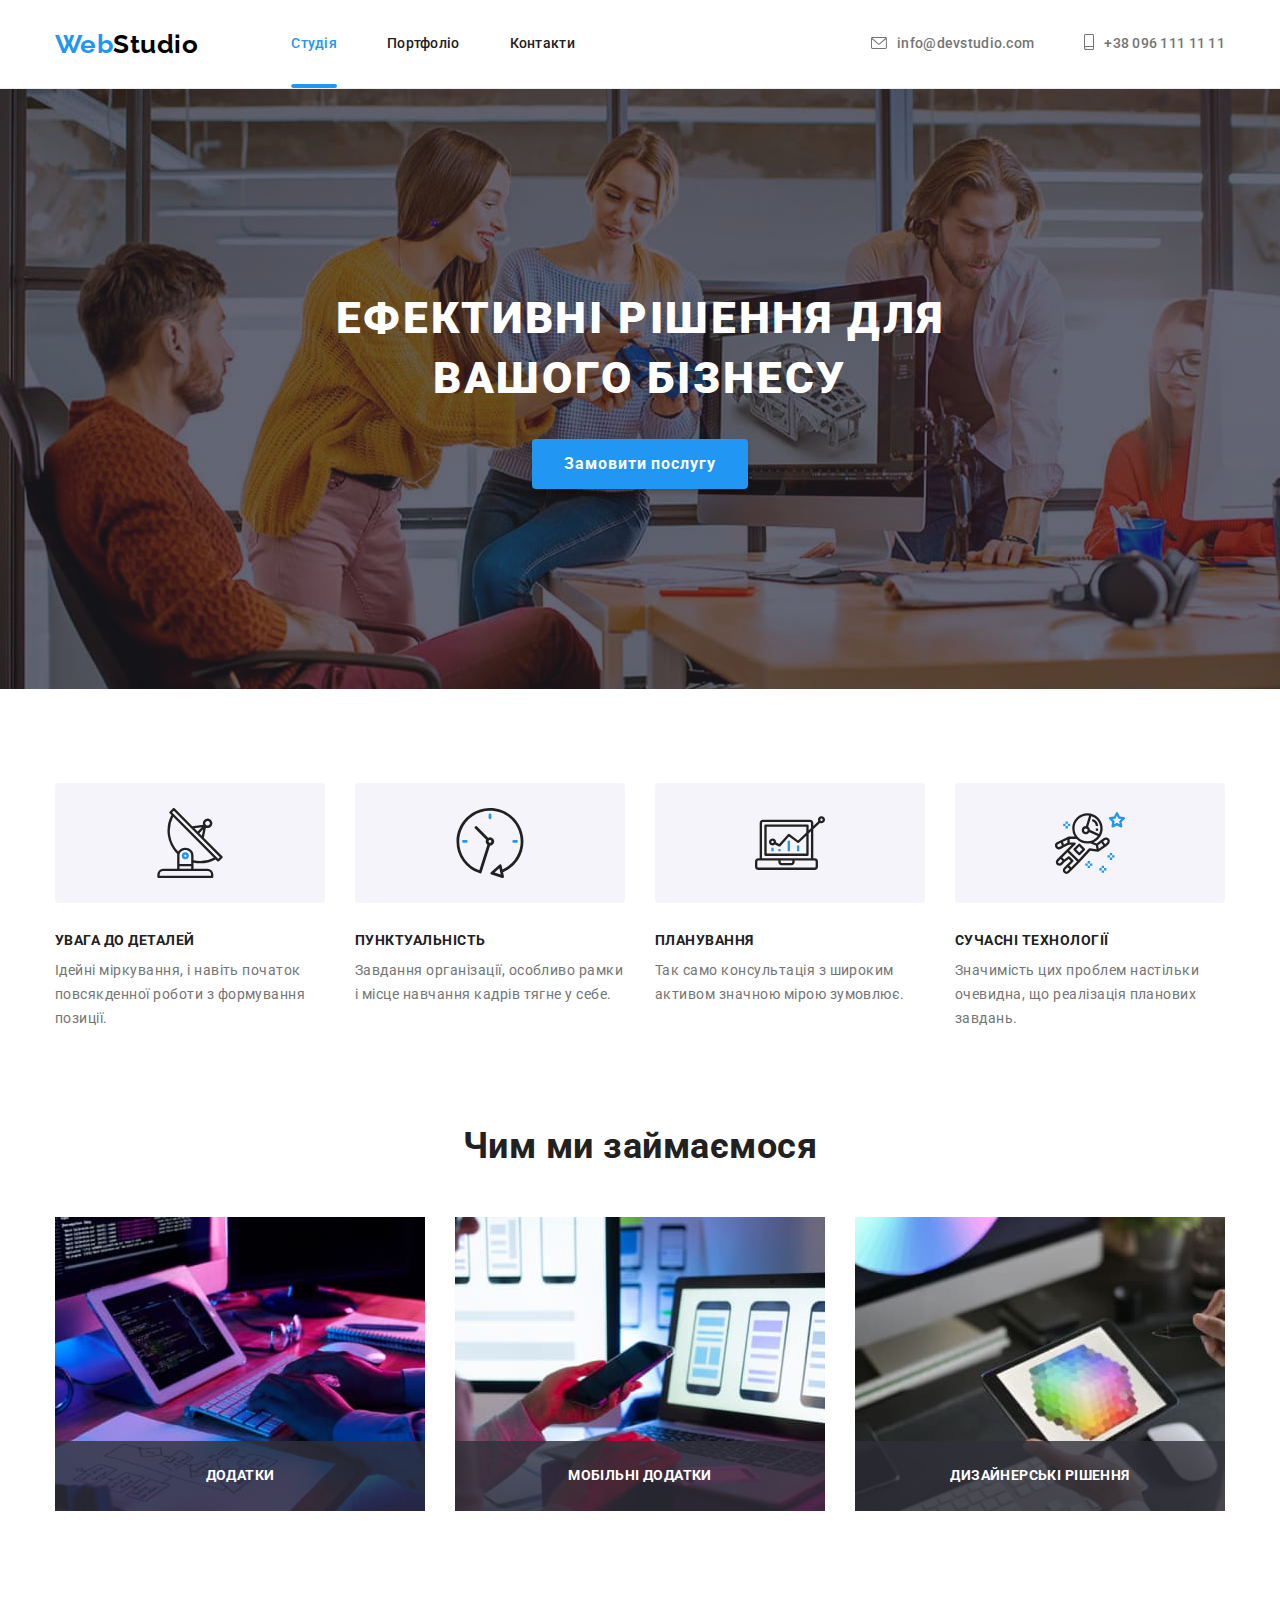
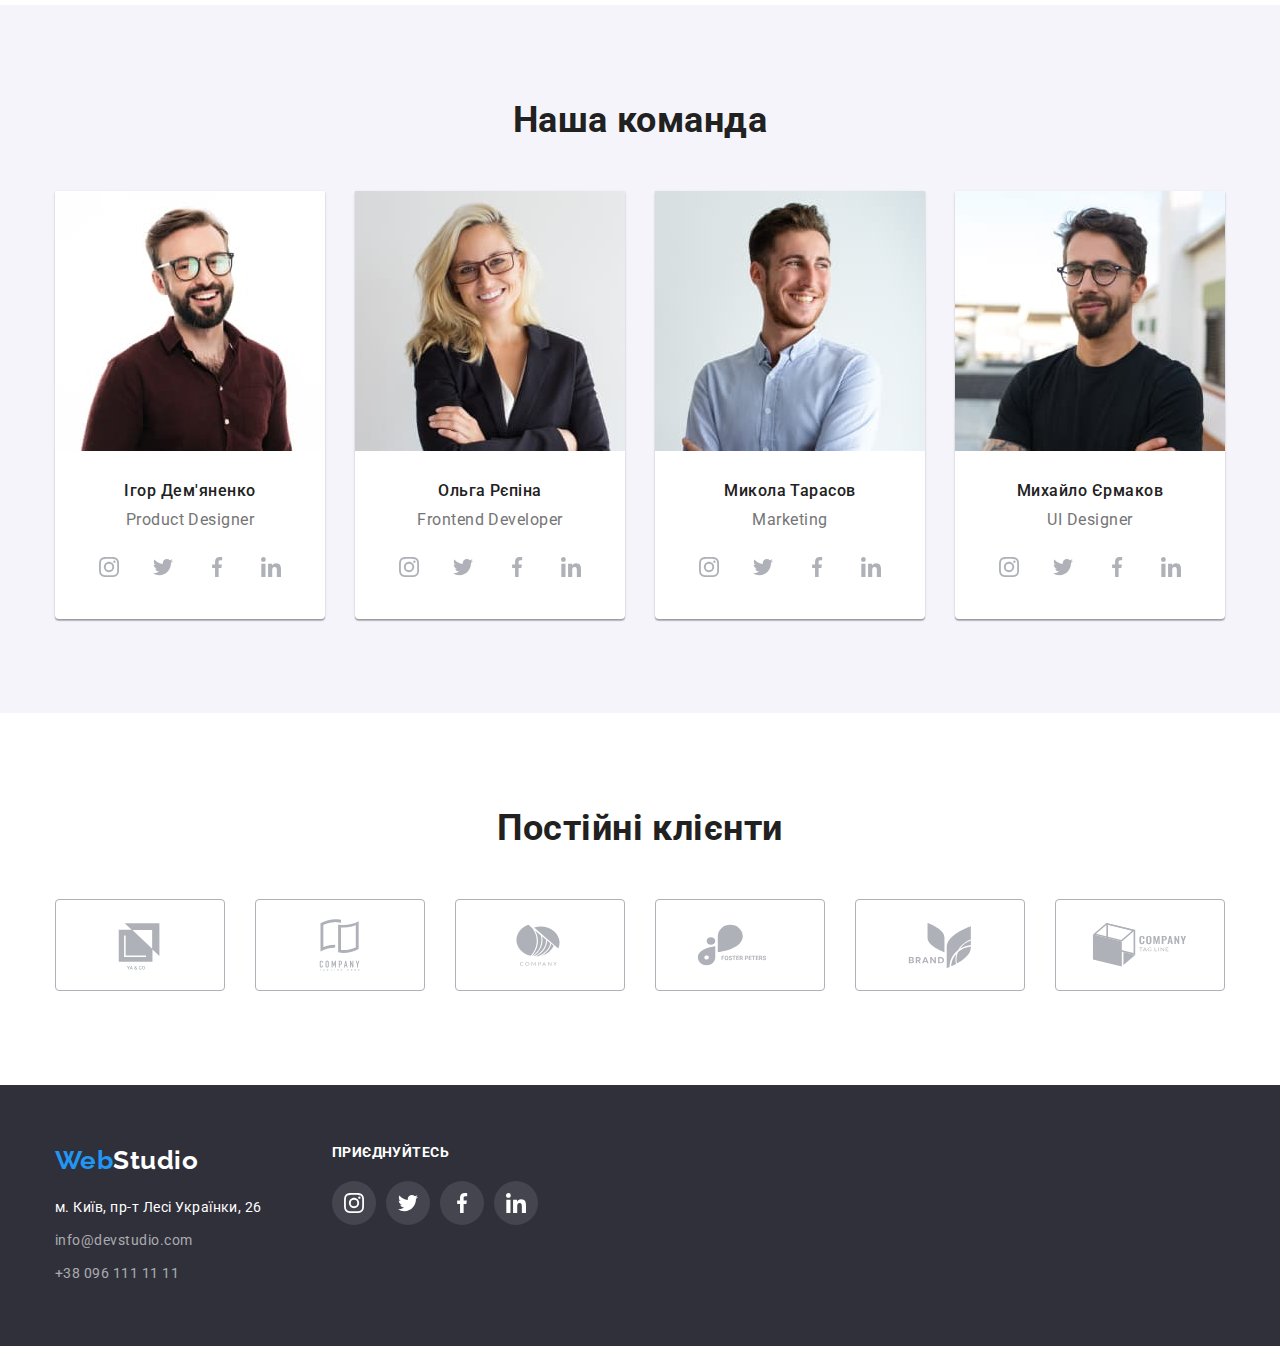
==== index.html @ 358d7b2a "Додає файли goit-markup-hw-05" ====
<!DOCTYPE html>
<html lang="uk">
  <head>
    <meta charset="UTF-8" />
    <meta http-equiv="X-UA-Compatible" content="IE=edge" />
    <meta name="viewport" content="width=device-width, initial-scale=1.0" />
    <title>Студія</title>

    <link
      href="https://fonts.googleapis.com/css2?family=Raleway:wght@700&family=Roboto:wght@400;500;700;900&display=swap"
      rel="stylesheet"
    />
    <link
      rel="stylesheet"
      href="https://cdnjs.cloudflare.com/ajax/libs/modern-normalize/1.1.0/modern-normalize.min.css"
    />
    <link rel="stylesheet" href="./css/styles.css" />
  </head>
  <body>
    <!-- header -->
    <header class="header">
      <div class="container top">
        <a class="logo" href="./index.html"><span class="logo-part">Web</span>Studio</a>
        <nav>
          <ul class="nav">
            <li class="li-item"><a class="nav-link current" href="./index.html">Студія </a></li>
            <li class="li-item"><a class="nav-link" href="./portfolio.html">Портфоліо</a></li>
            <li class="li-item"><a class="nav-link" href="">Контакти</a></li>
          </ul>
        </nav>
        <div class="header-address">
          <a class="header-icon-box" href="mailto:info@devstudio.com">
            <svg class="header-icon" width="16" height="12">
              <use href="./images/icons.svg.svg#icon-envelope-hover"></use>
            </svg>
          </a>
          <a class="header-mail" href="mailto:info@devstudio.com"> info@devstudio.com</a>
          <a class="header-icon-box" href="tel:+380961111111">
            <svg class="header-icon" width="10" height="16">
              <use href="./images/icons.svg.svg#icon-smartphone"></use>
            </svg>
          </a>
          <a class="header-tel" href="tel:+380961111111">+38 096 111 11 11</a>
        </div>
      </div>
    </header>
    <!-- main -->
    <main>
      <!-- герой-->
      <section class="section hero">
        <div class="container hero">
          <h1 class="hero-title">Ефективні рішення для вашого бізнесу</h1>
          <button class="button" type="button" data-modal-open>Замовити послугу</button>
          <div class="backdrop is-hidden" data-modal>
            <div class="modal">
              <button class="close-modal" data-modal-close>
                <svg class="icon-modal" width="18" height="18">
                  <use href="./images/icons.svg.svg#icon-close-modal"></use>
                </svg>
              </button>
            </div>
          </div>
        </div>
      </section>
      <!-- особливості -->
      <section class="section features">
        <div class="container">
          <h2 class="hidden">Особливості</h2>
          <ul class="list cards">
            <li class="card">
              <div class="features-icon-box">
                <svg class="features-icon" width="70" height="70">
                  <use href="./images/icons.svg.svg#icon-antenna-1"></use>
                </svg>
              </div>
              <h3 class="list-title">УВАГА ДО ДЕТАЛЕЙ</h3>
              <p>Ідейні міркування, і навіть початок повсякденної роботи з формування позиції.</p>
            </li>
            <li class="card">
              <div class="features-icon-box">
                <svg class="features-icon" width="70" height="70">
                  <use href="./images/icons.svg.svg#icon-clock-1"></use>
                </svg>
              </div>
              <h3 class="list-title">ПУНКТУАЛЬНІСТЬ</h3>
              <p>Завдання організації, особливо рамки і місце навчання кадрів тягне у себе.</p>
            </li>
            <li class="card">
              <div class="features-icon-box">
                <svg class="features-icon" width="70" height="70">
                  <use href="./images/icons.svg.svg#icon-diagram-1"></use>
                </svg>
              </div>
              <h3 class="list-title">ПЛАНУВАННЯ</h3>
              <p>Так само консультація з широким активом значною мірою зумовлює.</p>
            </li>
            <li class="card">
              <div class="features-icon-box">
                <svg class="features-icon" width="70" height="70">
                  <use href="./images/icons.svg.svg#icon-astronaut-1"></use>
                </svg>
              </div>
              <h3 class="list-title">СУЧАСНІ ТЕХНОЛОГІЇ</h3>
              <p>Значимість цих проблем настільки очевидна, що реалізація планових завдань.</p>
            </li>
          </ul>
        </div>
      </section>
      <!-- чим ми займаємось -->
      <section class="section occupation">
        <div class="container">
          <h2 class="section-title">Чим ми займаємося</h2>
          <ul class="list occupation">
            <li class="occupation-item">
              <img src="./images/img1.jpg" alt="Створення сайтів" width="370" height="294" />
              <p class="occupation-title">додатки</p>
            </li>
            <li class="occupation-item">
              <img
                src="./images/img2.jpg"
                alt="Адаптація для мобільної версії"
                width="370"
                height="294"
              />
              <p class="occupation-title">Мобільні додатки</p>
            </li>

            <li class="occupation-item">
              <img src="./images/img3.jpg" alt="Дизайн вебпродукту" width="370" height="294" />
              <p class="occupation-title">Дизайнерські рішення</p>
            </li>
          </ul>
        </div>
      </section>
      <!-- наша команда -->
      <section class="section our-team">
        <div class="container">
          <h2 class="section-title">Наша команда</h2>
          <ul class="list team">
            <li>
              <div class="card-team">
                <img
                  src="./images/1img-member.jpg"
                  alt="Член команди Ігор"
                  width="270"
                  height="260"
                />
                <h3 class="team-title">Ігор Дем'яненко</h3>
                <p class="work-title" lang="en">Product Designer</p>
                <ul class="soc-list list">
                  <li class="soc-item">
                    <a class="team-icon-box" href="">
                      <svg class="team-icon" width="20" height="20">
                        <use href="./images/icons.svg.svg#icon-instagram-2"></use>
                      </svg>
                    </a>
                  </li>
                  <li class="soc-item">
                    <a class="team-icon-box" href="">
                      <svg class="team-icon" width="20" height="20">
                        <use href="./images/icons.svg.svg#icon-twitter-1"></use>
                      </svg>
                    </a>
                  </li>
                  <li class="soc-item">
                    <a class="team-icon-box" href="">
                      <svg class="team-icon" width="20" height="20">
                        <use href="./images/icons.svg.svg#icon-facebook-1"></use>
                      </svg>
                    </a>
                  </li>
                  <li class="soc-item">
                    <a class="team-icon-box" href="">
                      <svg class="team-icon" width="20" height="20">
                        <use href="./images/icons.svg.svg#icon-linkedin-1"></use>
                      </svg>
                    </a>
                  </li>
                </ul>
              </div>
            </li>
            <li>
              <div class="card-team">
                <img
                  src="./images/2img-member.jpg"
                  alt="Член команди Ольга"
                  width="270"
                  height="260"
                />
                <h3 class="team-title">Ольга Рєпіна</h3>
                <p class="work-title" lang="en">Frontend Developer</p>
                <ul class="soc-list list">
                  <li class="soc-item">
                    <a class="team-icon-box" href="">
                      <svg class="team-icon" width="20" height="20">
                        <use href="./images/icons.svg.svg#icon-instagram-2"></use>
                      </svg>
                    </a>
                  </li>
                  <li class="soc-item">
                    <a class="team-icon-box" href="">
                      <svg class="team-icon" width="20" height="20">
                        <use href="./images/icons.svg.svg#icon-twitter-1"></use>
                      </svg>
                    </a>
                  </li>
                  <li class="soc-item">
                    <a class="team-icon-box" href="">
                      <svg class="team-icon" width="20" height="20">
                        <use href="./images/icons.svg.svg#icon-facebook-1"></use>
                      </svg>
                    </a>
                  </li>
                  <li class="soc-item">
                    <a class="team-icon-box" href="">
                      <svg class="team-icon" width="20" height="20">
                        <use href="./images/icons.svg.svg#icon-linkedin-1"></use>
                      </svg>
                    </a>
                  </li>
                </ul>
              </div>
            </li>
            <li>
              <div class="card-team">
                <img
                  src="./images/3img-member.jpg"
                  alt="Член команди Микола"
                  width="270"
                  height="260"
                />
                <h3 class="team-title">Микола Тарасов</h3>
                <p class="work-title" lang="en">Marketing</p>
                <ul class="soc-list list">
                  <li class="soc-item">
                    <a class="team-icon-box" href="">
                      <svg class="team-icon" width="20" height="20">
                        <use href="./images/icons.svg.svg#icon-instagram-2"></use>
                      </svg>
                    </a>
                  </li>
                  <li class="soc-item">
                    <a class="team-icon-box" href="">
                      <svg class="team-icon" width="20" height="20">
                        <use href="./images/icons.svg.svg#icon-twitter-1"></use>
                      </svg>
                    </a>
                  </li>
                  <li class="soc-item">
                    <a class="team-icon-box" href="">
                      <svg class="team-icon" width="20" height="20">
                        <use href="./images/icons.svg.svg#icon-facebook-1"></use>
                      </svg>
                    </a>
                  </li>
                  <li class="soc-item">
                    <a class="team-icon-box" href="">
                      <svg class="team-icon" width="20" height="20">
                        <use href="./images/icons.svg.svg#icon-linkedin-1"></use>
                      </svg>
                    </a>
                  </li>
                </ul>
              </div>
            </li>
            <li>
              <div class="card-team">
                <img
                  src="./images/4img-member.jpg"
                  alt="Член команди Михайло"
                  width="270"
                  height="260"
                />
                <h3 class="team-title">Михайло Єрмаков</h3>
                <p class="work-title" lang="en">UI Designer</p>
                <ul class="soc-list list">
                  <li class="soc-item">
                    <a class="team-icon-box" href="">
                      <svg class="team-icon" width="20" height="20">
                        <use href="./images/icons.svg.svg#icon-instagram-2"></use>
                      </svg>
                    </a>
                  </li>
                  <li class="soc-item">
                    <a class="team-icon-box" href="">
                      <svg class="team-icon" width="20" height="20">
                        <use href="./images/icons.svg.svg#icon-twitter-1"></use>
                      </svg>
                    </a>
                  </li>
                  <li class="soc-item">
                    <a class="team-icon-box" href="">
                      <svg class="team-icon" width="20" height="20">
                        <use href="./images/icons.svg.svg#icon-facebook-1"></use>
                      </svg>
                    </a>
                  </li>
                  <li class="soc-item">
                    <a class="team-icon-box" href="">
                      <svg class="team-icon" width="20" height="20">
                        <use href="./images/icons.svg.svg#icon-linkedin-1"></use>
                      </svg>
                    </a>
                  </li>
                </ul>
              </div>
            </li>
          </ul>
        </div>
      </section>
      <section class="section clients">
        <div class="container">
          <h2 class="section-title">Постійні клієнти</h2>
          <ul class="list clients-list">
            <li class="clients-item">
              <a href="" class="clients-link">
                <svg class="clients-icon" width="106" height="60">
                  <use href="./images/icons.svg.svg#icon-client-1"></use>
                </svg>
              </a>
            </li>
            <li class="clients-item">
              <a href="" class="clients-link">
                <svg class="clients-icon" width="106" height="60">
                  <use href="./images/icons.svg.svg#icon-client-2"></use>
                </svg>
              </a>
            </li>
            <li class="clients-item">
              <a href="" class="clients-link">
                <svg class="clients-icon" width="106" height="60">
                  <use href="./images/icons.svg.svg#icon-client-3"></use>
                </svg>
              </a>
            </li>
            <li class="clients-item">
              <a href="" class="clients-link">
                <svg class="clients-icon" width="106" height="60">
                  <use href="./images/icons.svg.svg#icon-client-4"></use>
                </svg>
              </a>
            </li>
            <li class="clients-item">
              <a href="" class="clients-link">
                <svg class="clients-icon" width="106" height="60">
                  <use href="./images/icons.svg.svg#icon-client-5"></use>
                </svg>
              </a>
            </li>
            <li class="clients-item">
              <a href="" class="clients-link">
                <svg class="clients-icon" width="106" height="60">
                  <use href="./images/icons.svg.svg#icon-client-6"></use>
                </svg>
              </a>
            </li>
          </ul>
        </div>
      </section>
    </main>
    <!-- footer -->
    <footer class="footer">
      <div class="container footer-container">
        <div class="address-container">
          <a class="footer-logo" href=""><span class="logo-part">Web</span>Studio</a>
          <address class="footer-address">
            <a class="footer-place" href="https://goo.gl/maps/ZFxjsb6pWnwrwmAYA"
              >м. Київ, пр-т Лесі Українки, 26</a
            >
            <a class="footer-mail" href="mailto:info@devstudio.com">info@devstudio.com</a>
            <a class="footer-tel" href="tel:+380961111111">+38 096 111 11 11</a>
          </address>
        </div>
        <div class="footer-soc">
          <p class="join-title">приєднуйтесь</p>
          <ul class="list footer-soc-list">
            <li class="soc-item">
              <a class="footer-icon-box" href="">
                <svg class="footer-icon" width="20" height="20">
                  <use href="./images/icons.svg.svg#icon-instagram-2"></use>
                </svg>
              </a>
            </li>
            <li class="soc-item">
              <a class="footer-icon-box" href="">
                <svg class="footer-icon" width="20" height="20">
                  <use href="./images/icons.svg.svg#icon-twitter-1"></use>
                </svg>
              </a>
            </li>
            <li class="soc-item">
              <a class="footer-icon-box" href="">
                <svg class="footer-icon" width="20" height="20">
                  <use href="./images/icons.svg.svg#icon-facebook-1"></use>
                </svg>
              </a>
            </li>
            <li class="soc-item">
              <a class="footer-icon-box" href="">
                <svg class="footer-icon" width="20" height="20">
                  <use href="./images/icons.svg.svg#icon-linkedin-1"></use>
                </svg>
              </a>
            </li>
          </ul>
        </div>
      </div>
    </footer>
    <script src="./js/modal.js"></script>
  </body>
</html>
---- css/styles.css ----
:root {
  --primary-text-color: #757575;
  --title-text-color: #212121;
  --accent-color-blue: #2196f3;
  --accent-color-white: #ffffff;
  --backgroud-color: #ffffff;
  --icon-fill: #afb1b8;
  --timing-function: cubic-bezier(0.4, 0, 0.2, 1);
}

/*! Глобальні стилі */

body {
  font-family: 'Roboto', sans-serif;
  letter-spacing: 0.03em;
  color: var(--primary-text-color);
  background-color: var(--backgroud-color);
}

h1,
h2,
h3,
h4,
h5,
h6,
ul,
p {
  margin: 0;
  padding: 0;
}
img {
  display: block;
}
p {
  font-size: 14px;
  line-height: 1.71;
}

.container {
  width: 1200px;
  margin: 0 auto;
  padding-left: 15px;
  padding-right: 15px;
}
.section {
  padding-top: 94px;
  padding-bottom: 94px;
}
.list {
  margin: 0;
  padding: 0;
  list-style-type: none;
}
.hidden {
  position: absolute;
  width: 1px;
  height: 1px;
  margin: -1px;
  border: 0;
  padding: 0;
  white-space: nowrap;
  clip-path: inset(100%);
  clip: rect(0 0 0 0);
  overflow: hidden;
}

/*! header */

.container.top {
  display: flex;
  align-items: center;
  border-bottom: 1px #ececec;
}
.header {
  border-bottom: 1px solid #ececec;
}

.logo {
  margin-right: 93px;
  font-family: 'Raleway', sans-serif;
  font-weight: 700;
  font-size: 26px;
  line-height: 1.19;
  color: #000000;
  text-decoration: none;
}
.logo-part {
  color: var(--accent-color-blue);
}

.nav {
  display: flex;
  list-style-type: none;
}

.li-item:not(:last-child) {
  margin-right: 50px;
}

.nav-link {
  position: relative;
  display: block;
  padding: 32px 0;
  font-weight: 500;
  font-size: 14px;
  line-height: 1.14;
  letter-spacing: 0.02em;
  color: var(--title-text-color);
  text-decoration: none;
}

.nav-link.current::after {
  position: absolute;
  bottom: -4px;
  left: 0;
  content: '';
  height: 4px;
  width: 100%;
  border-radius: 2px;
  background-image: url(../images/line-current.svg);
}
.current {
  color: var(--accent-color-blue);
}
.nav-link:hover,
.nav-link:focus {
  color: var(--accent-color-blue);
  transition: color 250ms var(--timing-function);
}
.header-icon-box {
  color: var(--primary-text-color);
  padding: 34px 0;
  margin-right: 10px;
}
.header-icon {
  fill: currentColor;
}
.header-icon-box:hover,
.header-icon-box:focus {
  color: var(--accent-color-blue);
  transition: color 250ms var(--timing-function);
}
.header-address {
  display: flex;
  align-items: center;
  margin-left: auto;
}
.header-mail {
  margin-right: 50px;
}
.header-mail,
.header-tel {
  padding: 32px 0;
  font-weight: 500;
  font-size: 14px;
  line-height: 1.14;
  letter-spacing: 0.02em;
  color: var(--primary-text-color);
  text-decoration: none;
}
.header-mail:hover,
.header-mail:focus,
.header-tel:hover,
.header-tel:focus {
  color: var(--accent-color-blue);
  transition: color 250ms var(--timing-function);
}

/*! main */

/* герой */
.section.hero {
  padding: 200px 0;
  max-width: 1600px;
  background-color: #c4c4c4;
  background-image: linear-gradient(to bottom, rgba(47, 48, 58, 0.4), rgba(47, 48, 58, 0.4)),
    url(../images/hero.jpg);
  background-repeat: no-repeat;
}
.hero {
  margin: 0 auto;
}
.hero-title {
  width: 696px;
  margin: 0 auto;
  margin-bottom: 30px;
  font-weight: 900;
  font-size: 44px;
  line-height: 1.36;
  text-align: center;
  letter-spacing: 0.06em;
  text-transform: uppercase;
  color: var(--accent-color-white);
}
.container.hero .button {
  margin: 0 auto;
}
.button {
  display: block;
  min-width: 216px;
  min-height: 50px;
  padding: 10px 32px;
  font-family: 'Roboto', sans-serif;
  font-weight: 700;
  font-size: 16px;
  line-height: 1.88;
  text-align: center;
  letter-spacing: 0.06em;
  color: var(--accent-color-white);
  background-color: var(--accent-color-blue);
  box-shadow: 0px 4px 4px rgba(0, 0, 0, 0.15);
  border-radius: 4px;
  border: none;
  cursor: pointer;
}

.button:hover,
.button:focus {
  background-color: #188ce8;
  transition: background-color 250ms var(--timing-function);
}

/* modal */

.backdrop {
  position: fixed;
  top: 0;
  left: 0;
  z-index: 2;
  width: 100%;
  height: 100%;
  background-color: rgba(0, 0, 0, 0.2);
}
.backdrop.is-hidden {
  opacity: 0;
  pointer-events: none;
  transition: opacity 250ms var(--timing-function);
}
.backdrop.is-hidden .modal {
  transform: translate(-50%, -50%) scale(0.5);
  transition: transform 250ms var(--timing-function);
}
.modal {
  position: absolute;
  top: 50%;
  left: 50%;

  width: 528px;
  height: 581px;
  background-color: var(--backgroud-color);

  opacity: 1;
  transform: translate(-50%, -50%) scale(1);
  transition: transform 250ms var(--timing-function), opacity 250ms var(--timing-function);
}

.close-modal {
  position: absolute;
  top: 8px;
  right: 8px;
  width: 30px;
  height: 30px;
  border: 1px solid rgba(0, 0, 0, 0.1);
  border-radius: 50%;
  cursor: pointer;
  background-color: var(--backgroud-color);
}

.icon-modal {
  position: absolute;
  top: 50%;
  left: 50%;
  transform: translate(-50%, -50%);
}
/* особливості */
.features {
  padding-bottom: 0;
}
.features-icon-box {
  width: 270px;
  height: 120px;
  padding: 25px 0;
  text-align: center;
  margin-bottom: 30px;
  background: #f5f4fa;
  border-radius: 4px;
}

.list-title {
  margin-bottom: 10px;
  font-size: 14px;
  line-height: 1.14;
  color: var(--title-text-color);
  text-transform: uppercase;
}
.list.cards {
  display: flex;
}
.list.cards .card:not(:last-child) {
  margin-right: 30px;
}
/* чим ми займаємось */
.list.occupation {
  display: flex;
  justify-content: space-between;
}

.section-title {
  margin-bottom: 50px;
  font-weight: 700;
  font-size: 36px;
  line-height: 1.17;
  color: var(--title-text-color);
  text-align: center;
}
.occupation-item {
  position: relative;
}
.occupation-title {
  position: absolute;
  bottom: 0;
  width: 100%;
  font-weight: 700;
  font-size: 14px;
  line-height: 1.14;
  text-align: center;
  letter-spacing: 0.03em;
  text-transform: uppercase;
  color: var(--accent-color-white);
  background-color: rgba(47, 48, 58, 0.8);
  padding: 27px 0;
}
/* наша команда */
.our-team {
  background-color: #f5f4fa;
}
.list.team {
  display: flex;
  flex-wrap: wrap;
  justify-content: space-between;
}
.card-team {
  background: var(--backgroud-color);
  box-shadow: 0px 1px 3px rgba(0, 0, 0, 0.12), 0px 1px 1px rgba(0, 0, 0, 0.14),
    0px 2px 1px rgba(0, 0, 0, 0.2);
  border-radius: 0px 0px 4px 4px;
}
.team-title {
  margin-top: 30px;
  margin-bottom: 10px;
  font-weight: 500;
  font-size: 16px;
  line-height: 1.19;
  color: var(--title-text-color);
  text-align: center;
}
.work-title {
  margin-bottom: 16px;
  font-size: 16px;
  line-height: 1.19;
  color: var(--primary-text-color);
  text-align: center;
}
.soc-list {
  display: flex;
  padding: 0 32px 30px 32px;
}

.soc-item:not(:last-child) {
  margin-right: 10px;
}

.team-icon-box {
  display: block;
  color: var(--icon-fill);
  width: 44px;
  height: 44px;
  padding: 12px 0;
  text-align: center;
}
.team-icon-box:focus,
.team-icon-box:hover {
  background-color: var(--accent-color-blue);
  color: var(--accent-color-white);
  border-radius: 50%;
  transition: background-color 250ms var(--timing-function),
    color 250ms cubic-bezier(0.4, 0, 0.2, 1);
}
.team-icon {
  fill: currentColor;
}
/* Постійні клієнти */
.clients {
  background-color: var(--backgroud-color);
}
.clients-item:not(:last-child) {
  margin-right: 30px;
}
.clients-list {
  display: flex;
}
.clients-link {
  display: block;
  text-align: center;
  width: 170px;
  height: 92px;
  padding: 16px 0;
  color: var(--icon-fill);
  border: 1px solid var(--icon-fill);
  border-radius: 4px;
}
.clients-link:hover,
.clients-link:focus {
  color: var(--accent-color-blue);
  border: 1px solid var(--accent-color-blue);
  transition: color 250ms var(--timing-function);
}
.clients-icon {
  fill: currentColor;
}
/*! footer */
.footer-container {
  display: flex;
}
.footer {
  background-color: #2f303a;
  padding-top: 60px;
  padding-bottom: 60px;
}
.address-container {
  margin-right: 70px;
}
.footer-logo {
  font-family: 'Raleway', sans-serif;
  font-weight: 700;
  font-size: 26px;
  line-height: 1.19;
  color: var(--accent-color-white);
  text-decoration: none;
}
.footer-address {
  margin-top: 20px;
  font-size: 14px;
  font-style: normal;
  line-height: 1.71;
  color: var(--accent-color-white);
}

.footer-place {
  display: block;
  margin-bottom: 9px;
  font-size: 14px;
  line-height: 1.71;
  color: var(--accent-color-white);
  text-decoration: none;
}
.footer-mail {
  display: block;
  margin-bottom: 9px;
}
.footer-tel {
  display: block;
}
.footer-mail,
.footer-tel {
  font-size: 14px;
  line-height: 1.71;
  color: rgba(255, 255, 255, 0.6);
  text-decoration: none;
}
.join-title {
  margin-bottom: 20px;
  font-weight: 700;
  font-size: 14px;
  line-height: 1.14;
  letter-spacing: 0.03em;
  text-transform: uppercase;
  color: var(--accent-color-white);
}
.footer-soc-list {
  display: flex;
}
.footer-icon-box {
  display: block;
  width: 44px;
  height: 44px;
  padding: 12px 0;
  text-align: center;
  border-radius: 50%;
  color: var(--accent-color-white);
  background: rgba(255, 255, 255, 0.1);
}
.footer-icon-box:focus,
.footer-icon-box:hover {
  background-color: var(--accent-color-blue);
  transition: background-color 250ms var(--timing-function);
}
.footer-icon {
  fill: currentColor;
}
/*! PORTFOLIO */

/* фільтр */

.list.filter {
  margin-bottom: 50px;
  display: flex;
  justify-content: center;
}
.li-filter:not(:last-child) {
  margin-right: 8px;
}
.button-portfolio {
  padding: 6px 25px;
  font-family: 'Roboto', sans-serif;
  font-weight: 500;
  font-size: 16px;
  line-height: 1.63;
  color: var(--title-text-color);
  text-align: center;

  background-color: #f5f4fa;
  border-radius: 4px;
  border: none;
  cursor: pointer;
}
.button-portfolio:hover,
.button-portfolio:focus {
  color: var(--accent-color-white);
  background: var(--accent-color-blue);
  box-shadow: 0px 3px 1px rgba(0, 0, 0, 0.1), 0px 1px 2px rgba(0, 0, 0, 0.08),
    0px 2px 2px rgba(0, 0, 0, 0.12);
  border-radius: 4px;
  border: none;
  transition: color 250ms var(--timing-function), background-color 250ms var(--timing-function),
    box-shadow 250ms var(--timing-function);
}
/* приклади робіт */

.list.list-portfolio {
  display: flex;
  flex-wrap: wrap;
  justify-content: center;
  margin-left: -30px;
  margin-top: -30px;
}
.card-project {
  margin-left: 30px;
  margin-top: 30px;
}
.card-project:hover,
.card-projecr:focus {
  box-shadow: 0px 1px 1px rgba(0, 0, 0, 0.12), 0px 4px 4px rgba(0, 0, 0, 0.06),
    1px 4px 6px rgba(0, 0, 0, 0.16);
  transition: box-shadow 250ms var(--timing-function);
}

.box-overlay {
  position: relative;
  overflow: hidden;
}
.hover-text {
  position: absolute;
  top: 0;
  left: 0;
  opacity: 0;
  width: 100%;
  height: 100%;
  font-size: 18px;
  line-height: 1.56;
  letter-spacing: 0.03em;
  color: var(--accent-color-white);
  background-color: rgba(33, 150, 243, 0.9);
  padding: 63px 24px;
  transform: translateY(100%);
  transition: transform 250ms var(--timing-function), opacity 250ms var(--timing-function);
}
.portfolio-link:hover .hover-text {
  transform: translateY(0%);
  opacity: 1;
}
.card-bottom {
  padding: 20px 24px;
  border: 1px solid #eeeeee;
}
.project-title {
  margin-bottom: 4px;
  font-weight: 700;
  font-size: 18px;
  line-height: 2;
  letter-spacing: 0.06em;
  color: var(--title-text-color);
}
.project {
  font-size: 16px;
  line-height: 1.88;
}
.portfolio-link {
  color: var(--primary-text-color);
  text-decoration: none;
}
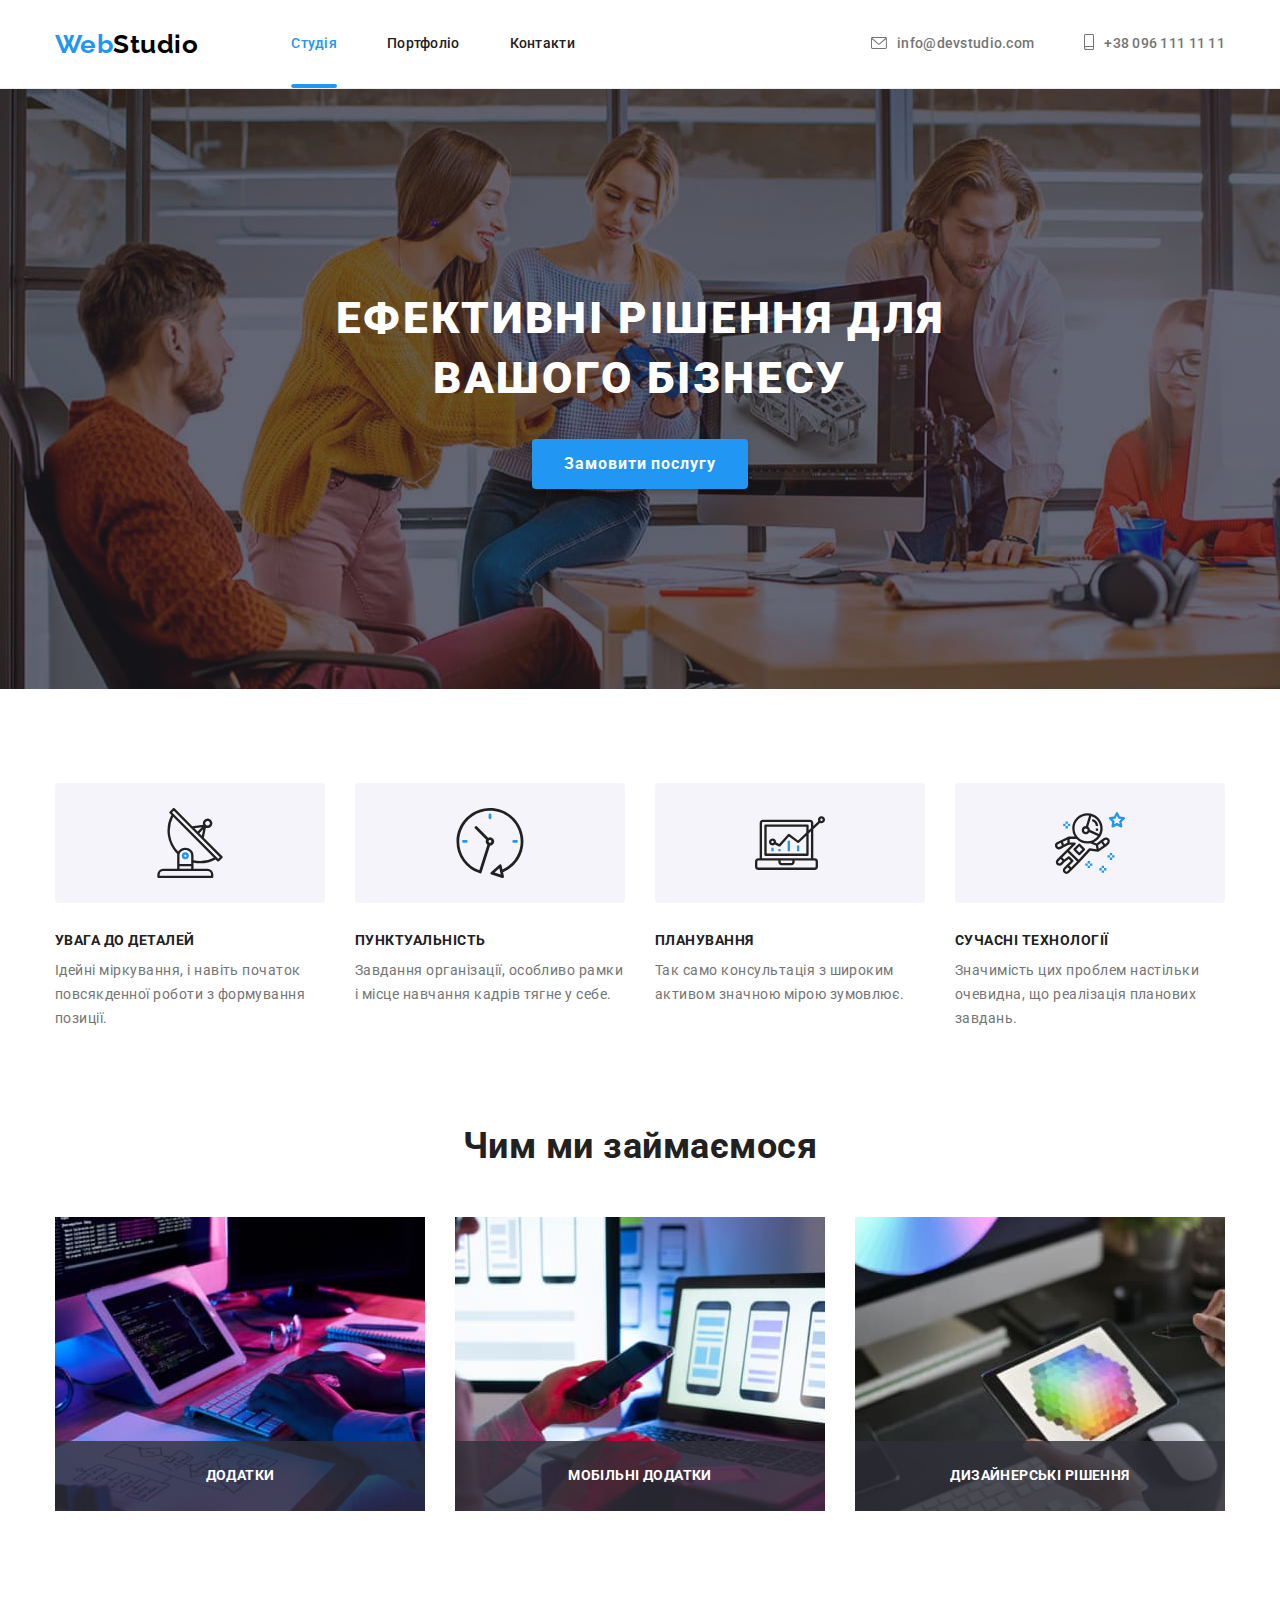
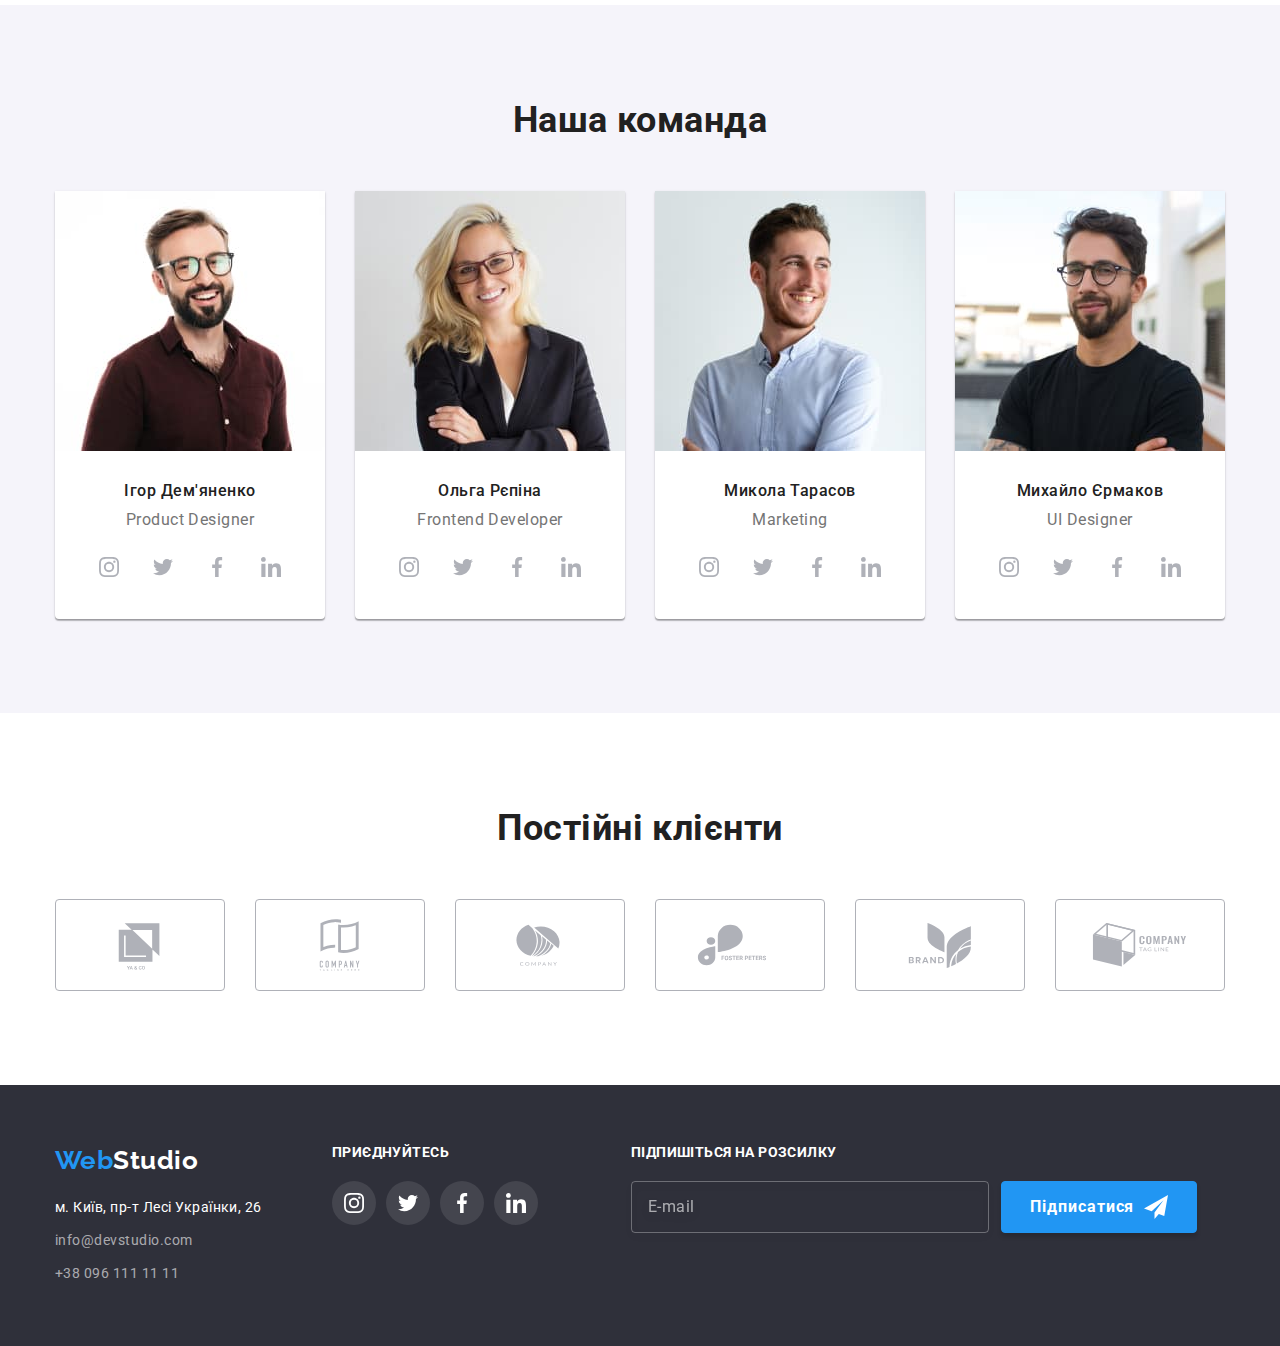
==== commit 04abe8fe: "Створює і стилізує форму модального вікна та форму підписки у футері" ====
--- a/index.html
+++ b/index.html
@@ -58,6 +58,52 @@
                   <use href="./images/icons.svg.svg#icon-close-modal"></use>
                 </svg>
               </button>
+              <form class="modal-form">
+                <p class="form-title">Залиште свої дані, ми вам передзвонимо</p>
+                <div class="form-field">
+                  <label for="user_name">Ім'я</label>
+                  <input type="text" name="username" id="user_name" />
+                  <svg class="icon-modal-field" width="18" height="18">
+                    <use href="./images/icons.svg.svg#icon-modal-person"></use>
+                  </svg>
+                </div>
+                <div class="form-field">
+                  <label for="tel">Телефон</label>
+                  <input type="tel" name="tel" id="tel" />
+                  <svg class="icon-modal-field" width="18" height="18">
+                    <use href="./images/icons.svg.svg#icon-modal-tel"></use>
+                  </svg>
+                </div>
+                <div class="form-field">
+                  <label for="email">Пошта</label>
+                  <input type="email" name="email" id="email" />
+                  <svg class="icon-modal-field" width="18" height="18">
+                    <use href="./images/icons.svg.svg#icon-modal-envelope"></use>
+                  </svg>
+                </div>
+                <div class="form-field textarea">
+                  <label for="comment"> Коментар</label>
+                  <textarea
+                    name="comment"
+                    rows="5"
+                    placeholder="Введіть текст"
+                    id="comment"
+                  ></textarea>
+                </div>
+                <div class="checkbox-wrap">
+                  <label class="checkbox-label">
+                    <input class="checkbox hidden" type="checkbox" name="check" value="agree" />
+                    <span class="icon-check-box">
+                      <svg class="icon-modal-check" width="16" height="15">
+                        <use href="./images/icons.svg.svg#icon-modal-check"></use>
+                      </svg>
+                    </span>
+                    Погоджуюся з розсилкою та приймаю
+                    <a href="" class="terms-contract">Умови договору</a>
+                  </label>
+                </div>
+                <button class="modal-submit" type="submit">Відправити</button>
+              </form>
             </div>
           </div>
         </div>
@@ -404,6 +450,19 @@
             </li>
           </ul>
         </div>
+        <form name="subscribe" autocomplete="on" novalidate>
+          <p class="subscribe-title">Підпишіться на розсилку</p>
+          <div class="subscribe-wrap">
+            <label class="hidden" for="user_email"> Email</label>
+            <input type="email" name="email" placeholder="E-mail" id="user_email" />
+            <button class="subscribe-btn" type="submit">
+              Підписатися
+              <svg class="icon-subscribe" width="24" height="24">
+                <use href="./images/icons.svg.svg#icon-subscribe"></use>
+              </svg>
+            </button>
+          </div>
+        </form>
       </div>
     </footer>
     <script src="./js/modal.js"></script>
--- a/css/styles.css
+++ b/css/styles.css
@@ -246,14 +246,12 @@
   left: 50%;
 
   width: 528px;
-  height: 581px;
   background-color: var(--backgroud-color);
 
   opacity: 1;
   transform: translate(-50%, -50%) scale(1);
   transition: transform 250ms var(--timing-function), opacity 250ms var(--timing-function);
 }
-
 .close-modal {
   position: absolute;
   top: 8px;
@@ -264,13 +262,183 @@
   border-radius: 50%;
   cursor: pointer;
   background-color: var(--backgroud-color);
-}
-
+  color: #000000;
+}
+.close-modal:focus,
+.close-modal:hover {
+  color: var(--accent-color-blue);
+  transition: color 250ms var(--timing-function);
+}
 .icon-modal {
   position: absolute;
   top: 50%;
   left: 50%;
   transform: translate(-50%, -50%);
+  fill: currentColor;
+}
+
+.modal-form {
+  display: flex;
+  flex-direction: column;
+  padding: 40px 40px;
+}
+.modal-form label {
+  display: block;
+  font-weight: 400;
+  font-size: 12px;
+  line-height: 1.17;
+  letter-spacing: 0.01em;
+  color: var(--primary-text-color);
+  margin-bottom: 4px;
+}
+.form-title {
+  font-weight: 700;
+  font-size: 20px;
+  line-height: 1.15;
+  text-align: center;
+  letter-spacing: 0.03em;
+  color: var(--title-text-color);
+  padding-top: 2px;
+  margin-bottom: 12px;
+}
+.modal-form .form-field {
+  margin-bottom: 10px;
+}
+.modal-form .form-field:last-child {
+  margin-bottom: 20px;
+}
+.form-field label {
+  font-weight: 400;
+  font-size: 12px;
+  line-height: 1.17;
+  letter-spacing: 0.01em;
+  color: var(--primary-text-color);
+}
+.form-field input {
+  width: 100%;
+  height: 40px;
+  padding: 11px 42px;
+  border-radius: 4px;
+  border: 1px solid rgba(33, 33, 33, 0.2);
+}
+.form-field:focus-within input {
+  outline: 1px solid var(--accent-color-blue);
+  border-radius: 4px;
+  border: none;
+  transition: outline 250ms var(--timing-function);
+}
+.form-field {
+  position: relative;
+}
+.icon-modal-field {
+  position: absolute;
+  bottom: 0;
+  left: 0;
+  margin-left: 12px;
+  margin-top: 11px;
+  margin-bottom: 11px;
+}
+.form-field:focus-within .icon-modal-field {
+  fill: var(--accent-color-blue);
+  transition: fill 250ms var(--timing-function);
+}
+.form-field.textarea {
+  margin-bottom: 20px;
+}
+.form-field textarea {
+  width: 100%;
+  height: 120px;
+  resize: none;
+  border: 1px solid rgba(33, 33, 33, 0.2);
+  border-radius: 4px;
+  padding: 12px 16px;
+}
+.form-field:focus-within textarea {
+  outline: 1px solid var(--accent-color-blue);
+  border-radius: 4px;
+  border: none;
+  transition: outline 250ms var(--timing-function);
+}
+.form-field textarea::placeholder {
+  font-weight: 400;
+  font-size: 12px;
+  line-height: 1.17;
+  letter-spacing: 0.01em;
+  color: rgba(117, 117, 117, 0.5);
+}
+
+.icon-modal-check {
+  fill: currentColor;
+}
+
+.checkbox-wrap {
+  position: relative;
+  display: flex;
+  align-items: center;
+  padding: 0 12px 0 11px;
+  margin: 0 auto;
+  margin-bottom: 30px;
+}
+
+.checkbox:checked + .icon-check-box {
+  background-color: var(--accent-color-blue);
+  border: 2px solid var(--accent-color-blue);
+  transition: background-color 250ms var(--timing-function);
+}
+
+.icon-check-box {
+  position: absolute;
+  left: -10px;
+  top: 3px;
+  display: flex;
+  align-items: center;
+  width: 16px;
+  height: 15px;
+  border-radius: 2px;
+  border: 2px solid #000000;
+  color: var(--accent-color-white);
+  background-color: var(--accent-color-white);
+}
+.terms-contract {
+  font-weight: 400;
+  font-size: 14px;
+  line-height: 1.71;
+  letter-spacing: 0.03em;
+  color: var(--accent-color-blue);
+}
+
+.checkbox-wrap .checkbox-label {
+  font-weight: 400;
+  font-size: 14px;
+  line-height: 1.71;
+  letter-spacing: 0.03em;
+  color: var(--primary-text-color);
+  margin-bottom: 0;
+}
+.modal-submit {
+  width: 200px;
+  font-family: inherit;
+  font-style: normal;
+  font-weight: 700;
+  font-size: 16px;
+  line-height: 1.88;
+  display: flex;
+  align-items: center;
+  text-align: center;
+  letter-spacing: 0.06em;
+  color: var(--accent-color-white);
+  background-color: var(--accent-color-blue);
+  box-shadow: 0px 4px 4px rgba(0, 0, 0, 0.15);
+  border-radius: 4px;
+  border: none;
+  margin: 0 auto;
+  padding: 10px 52px;
+  cursor: pointer;
+}
+.modal-submit:hover,
+.modal-submit:focus {
+  background-color: #188ce8;
+  transition: background-color 250ms var(--timing-function);
 }
 /* особливості */
 .features {
@@ -383,8 +551,7 @@
   background-color: var(--accent-color-blue);
   color: var(--accent-color-white);
   border-radius: 50%;
-  transition: background-color 250ms var(--timing-function),
-    color 250ms cubic-bezier(0.4, 0, 0.2, 1);
+  transition: background-color 250ms var(--timing-function), color 250ms var(--timing-function);
 }
 .team-icon {
   fill: currentColor;
@@ -413,7 +580,7 @@
 .clients-link:focus {
   color: var(--accent-color-blue);
   border: 1px solid var(--accent-color-blue);
-  transition: color 250ms var(--timing-function);
+  transition: color 250ms var(--timing-function), border 250ms var(--timing-function);
 }
 .clients-icon {
   fill: currentColor;
@@ -477,6 +644,9 @@
   text-transform: uppercase;
   color: var(--accent-color-white);
 }
+.footer-soc {
+  margin-right: 93px;
+}
 .footer-soc-list {
   display: flex;
 }
@@ -497,6 +667,68 @@
 }
 .footer-icon {
   fill: currentColor;
+}
+
+.subscribe {
+}
+.subscribe-title {
+  margin-bottom: 20px;
+  font-weight: 700;
+  font-size: 14px;
+  line-height: 1.14;
+  letter-spacing: 0.03em;
+  text-transform: uppercase;
+  color: var(--accent-color-white);
+}
+.subscribe-wrap {
+  display: flex;
+}
+.subscribe-btn {
+  display: flex;
+  gap: 10px;
+  font-family: inherit;
+  font-style: normal;
+  font-weight: 700;
+  font-size: 16px;
+  line-height: 1.88;
+  align-items: center;
+  text-align: center;
+  letter-spacing: 0.06em;
+  color: var(--accent-color-white);
+  background-color: var(--accent-color-blue);
+  box-shadow: 0px 4px 4px rgba(0, 0, 0, 0.15);
+  border-radius: 4px;
+  border: 1px solid var(--accent-color-blue);
+  padding: 10px 28px;
+  cursor: pointer;
+}
+.subscribe-btn:hover,
+.subscribe-btn:focus {
+  background-color: #188ce8;
+  transition: background-color 250ms var(--timing-function);
+}
+.subscribe-wrap input {
+  width: 358px;
+  padding: 15px 16px;
+  margin-right: 12px;
+  border: 1px solid rgba(255, 255, 255, 0.3);
+  filter: drop-shadow(0px 4px 4px rgba(0, 0, 0, 0.15));
+  border-radius: 4px;
+  background-color: transparent;
+  color: rgba(255, 255, 255, 0.6);
+}
+.subscribe-wrap input::placeholder {
+  font-family: inherit;
+  font-style: normal;
+  font-weight: 400;
+  font-size: 16px;
+  line-height: 1.25;
+  letter-spacing: 0.03em;
+  color: rgba(255, 255, 255, 0.6);
+}
+.subscribe-wrap:focus-within input {
+  outline: 1px solid #2196f3;
+  transition: outline 250ms var(--timing-function);
 }
 /*! PORTFOLIO */
 
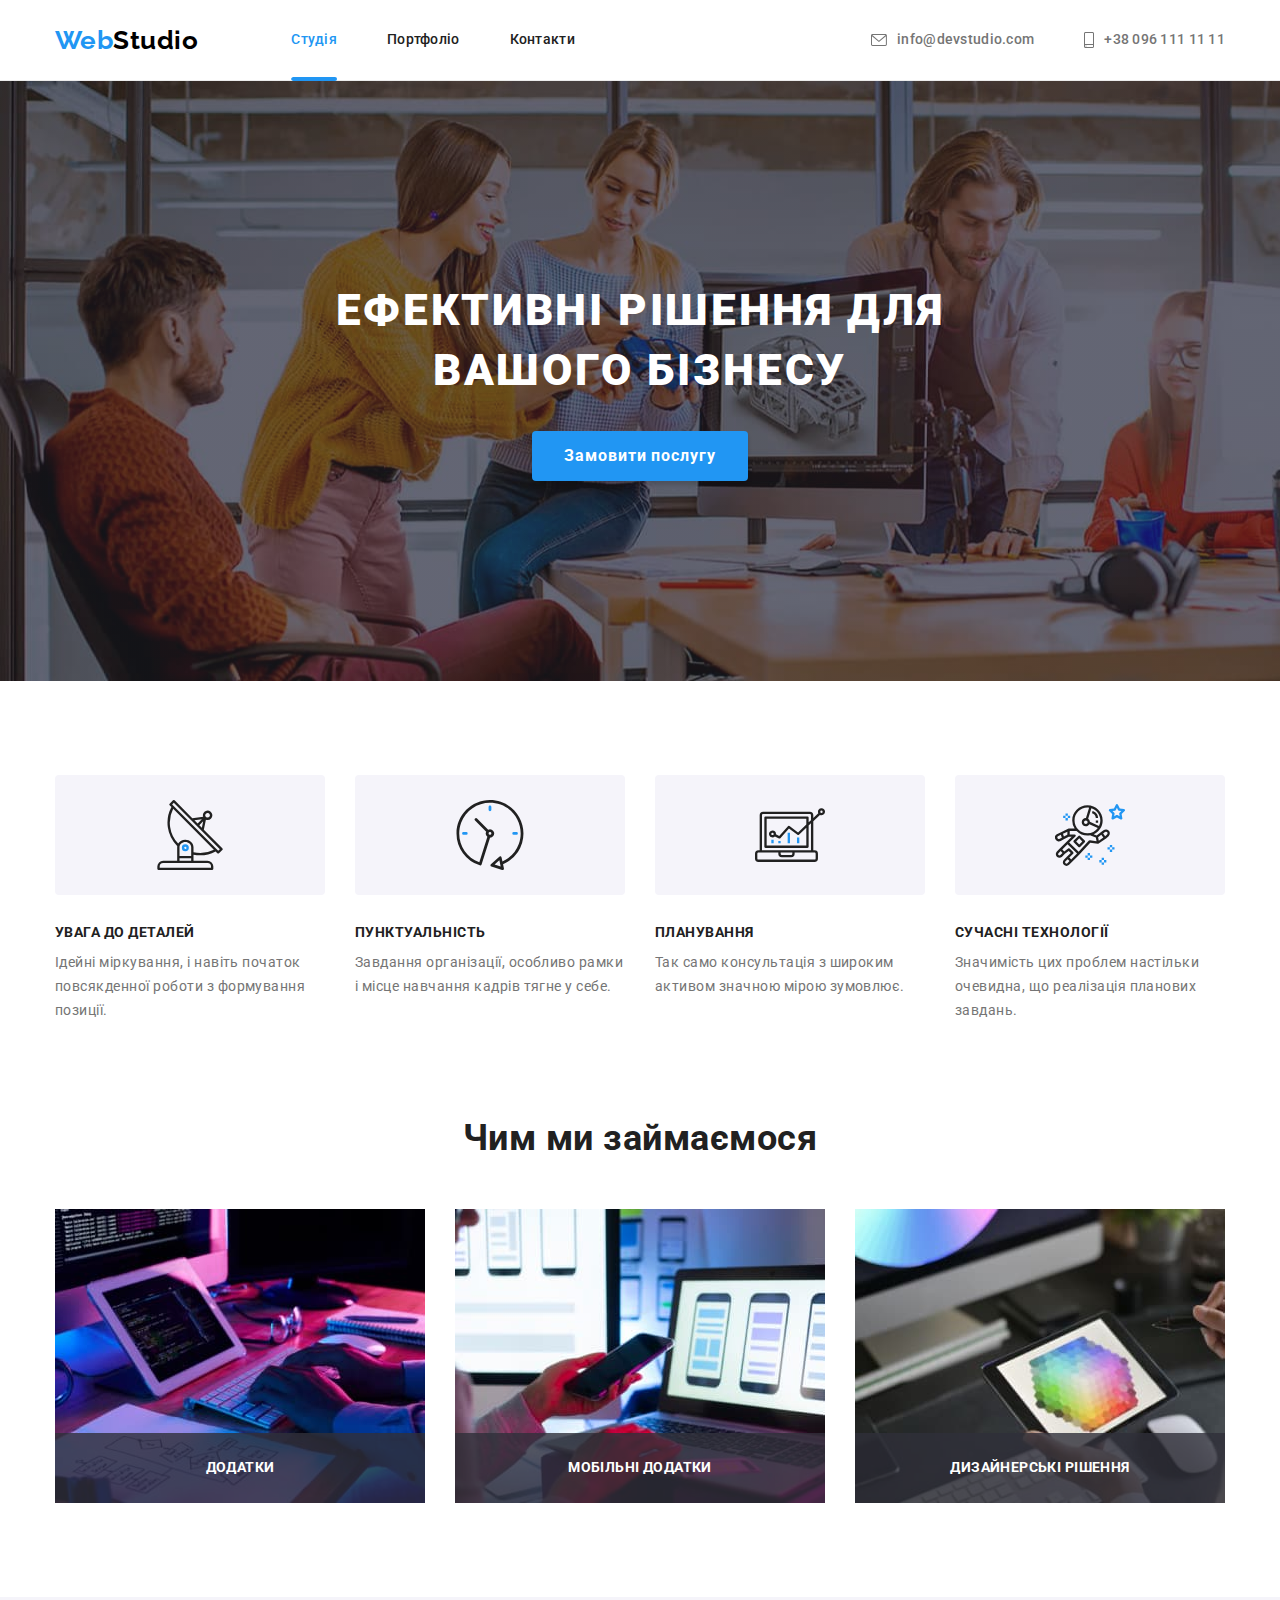
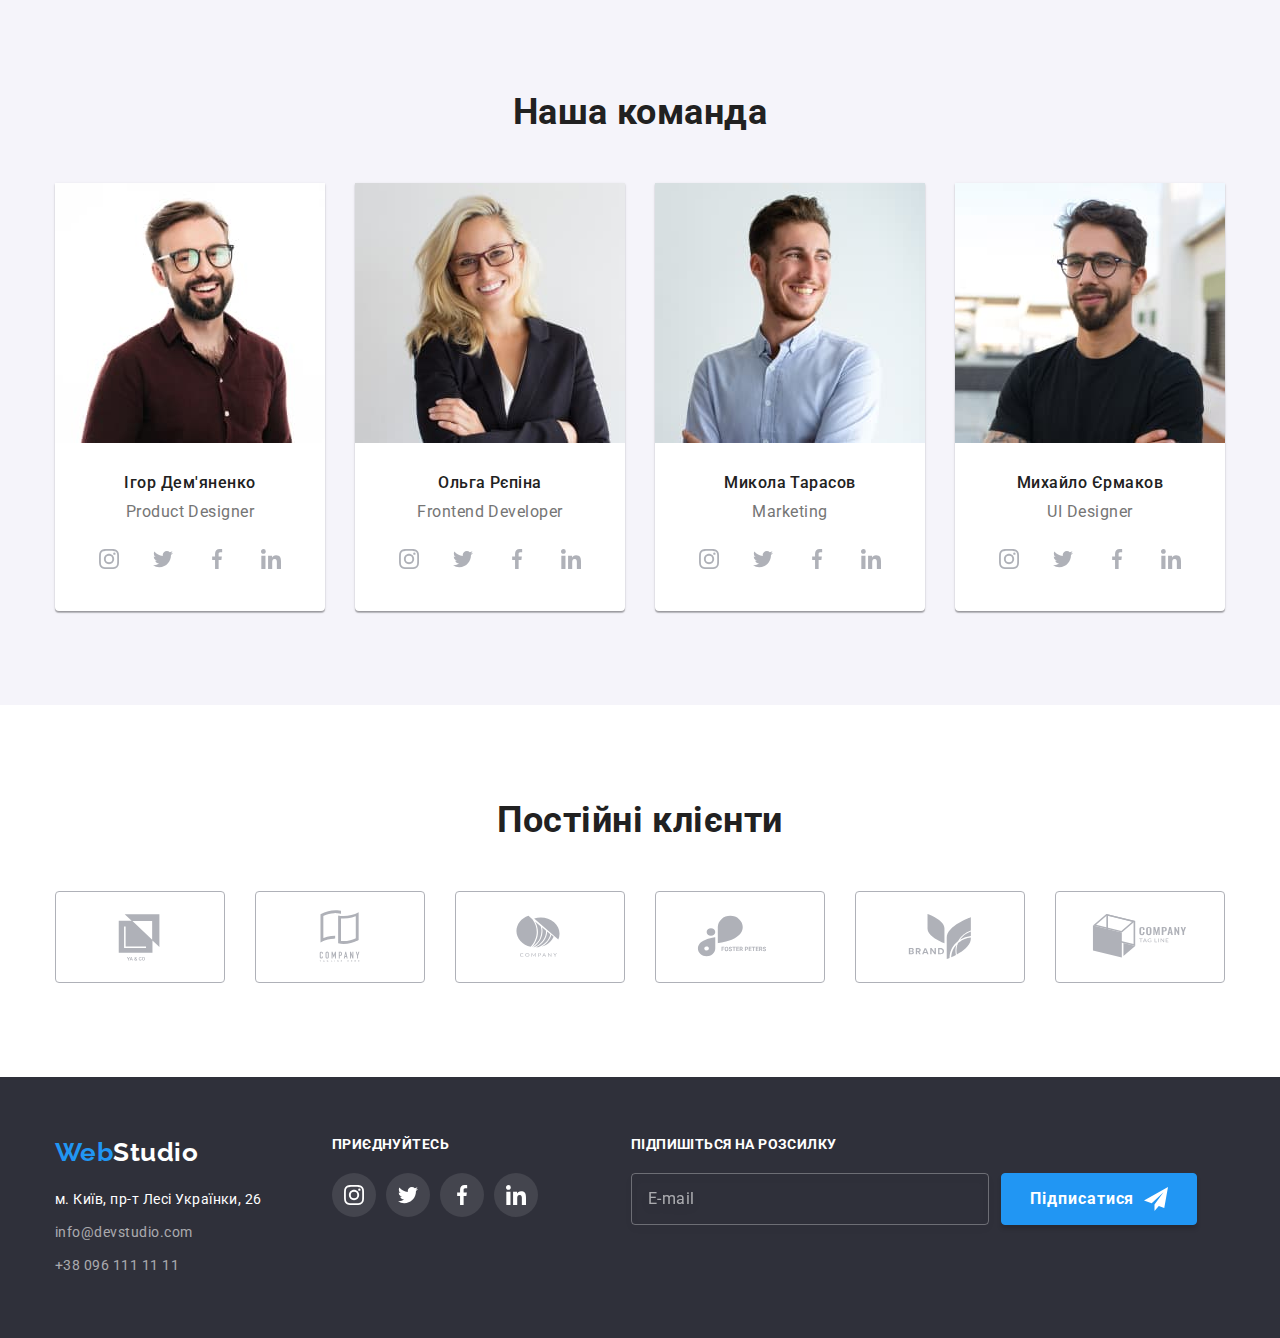
==== commit 7bca3ddd: "Центрує іконки за допомогою flex, робить іконку в header одним посиланням" ====
--- a/index.html
+++ b/index.html
@@ -29,18 +29,17 @@
           </ul>
         </nav>
         <div class="header-address">
-          <a class="header-icon-box" href="mailto:info@devstudio.com">
+          <a class="header-mail" href="mailto:info@devstudio.com">
             <svg class="header-icon" width="16" height="12">
               <use href="./images/icons.svg.svg#icon-envelope-hover"></use>
             </svg>
-          </a>
-          <a class="header-mail" href="mailto:info@devstudio.com"> info@devstudio.com</a>
-          <a class="header-icon-box" href="tel:+380961111111">
-            <svg class="header-icon" width="10" height="16">
-              <use href="./images/icons.svg.svg#icon-smartphone"></use>
-            </svg>
-          </a>
-          <a class="header-tel" href="tel:+380961111111">+38 096 111 11 11</a>
+            info@devstudio.com</a
+          >
+          <a class="header-tel" href="tel:+380961111111"
+            ><svg class="header-icon" width="10" height="16">
+              <use href="./images/icons.svg.svg#icon-smartphone"></use></svg
+            >+38 096 111 11 11</a
+          >
         </div>
       </div>
     </header>
--- a/css/styles.css
+++ b/css/styles.css
@@ -111,7 +111,7 @@
 
 .nav-link.current::after {
   position: absolute;
-  bottom: -4px;
+  bottom: -1px;
   left: 0;
   content: '';
   height: 4px;
@@ -127,19 +127,12 @@
   color: var(--accent-color-blue);
   transition: color 250ms var(--timing-function);
 }
-.header-icon-box {
-  color: var(--primary-text-color);
-  padding: 34px 0;
-  margin-right: 10px;
-}
+
 .header-icon {
   fill: currentColor;
-}
-.header-icon-box:hover,
-.header-icon-box:focus {
-  color: var(--accent-color-blue);
-  transition: color 250ms var(--timing-function);
-}
+  margin-right: 10px;
+}
+
 .header-address {
   display: flex;
   align-items: center;
@@ -150,6 +143,8 @@
 }
 .header-mail,
 .header-tel {
+  display: flex;
+  align-items: center;
   padding: 32px 0;
   font-weight: 500;
   font-size: 14px;
@@ -237,7 +232,7 @@
   transition: opacity 250ms var(--timing-function);
 }
 .backdrop.is-hidden .modal {
-  transform: translate(-50%, -50%) scale(0.5);
+  transform: translate(-50%, -50%) scale(0.8);
   transition: transform 250ms var(--timing-function);
 }
 .modal {
@@ -445,9 +440,11 @@
   padding-bottom: 0;
 }
 .features-icon-box {
+  display: flex;
+  align-items: center;
+  justify-content: center;
   width: 270px;
   height: 120px;
-  padding: 25px 0;
   text-align: center;
   margin-bottom: 30px;
   background: #f5f4fa;
@@ -567,11 +564,12 @@
   display: flex;
 }
 .clients-link {
-  display: block;
+  display: flex;
+  align-items: center;
+  justify-content: center;
   text-align: center;
   width: 170px;
   height: 92px;
-  padding: 16px 0;
   color: var(--icon-fill);
   border: 1px solid var(--icon-fill);
   border-radius: 4px;
@@ -811,6 +809,10 @@
   transform: translateY(0%);
   opacity: 1;
 }
+.portfolio-link:focus .hover-text {
+  transform: translateY(0%);
+  opacity: 1;
+}
 .card-bottom {
   padding: 20px 24px;
   border: 1px solid #eeeeee;
